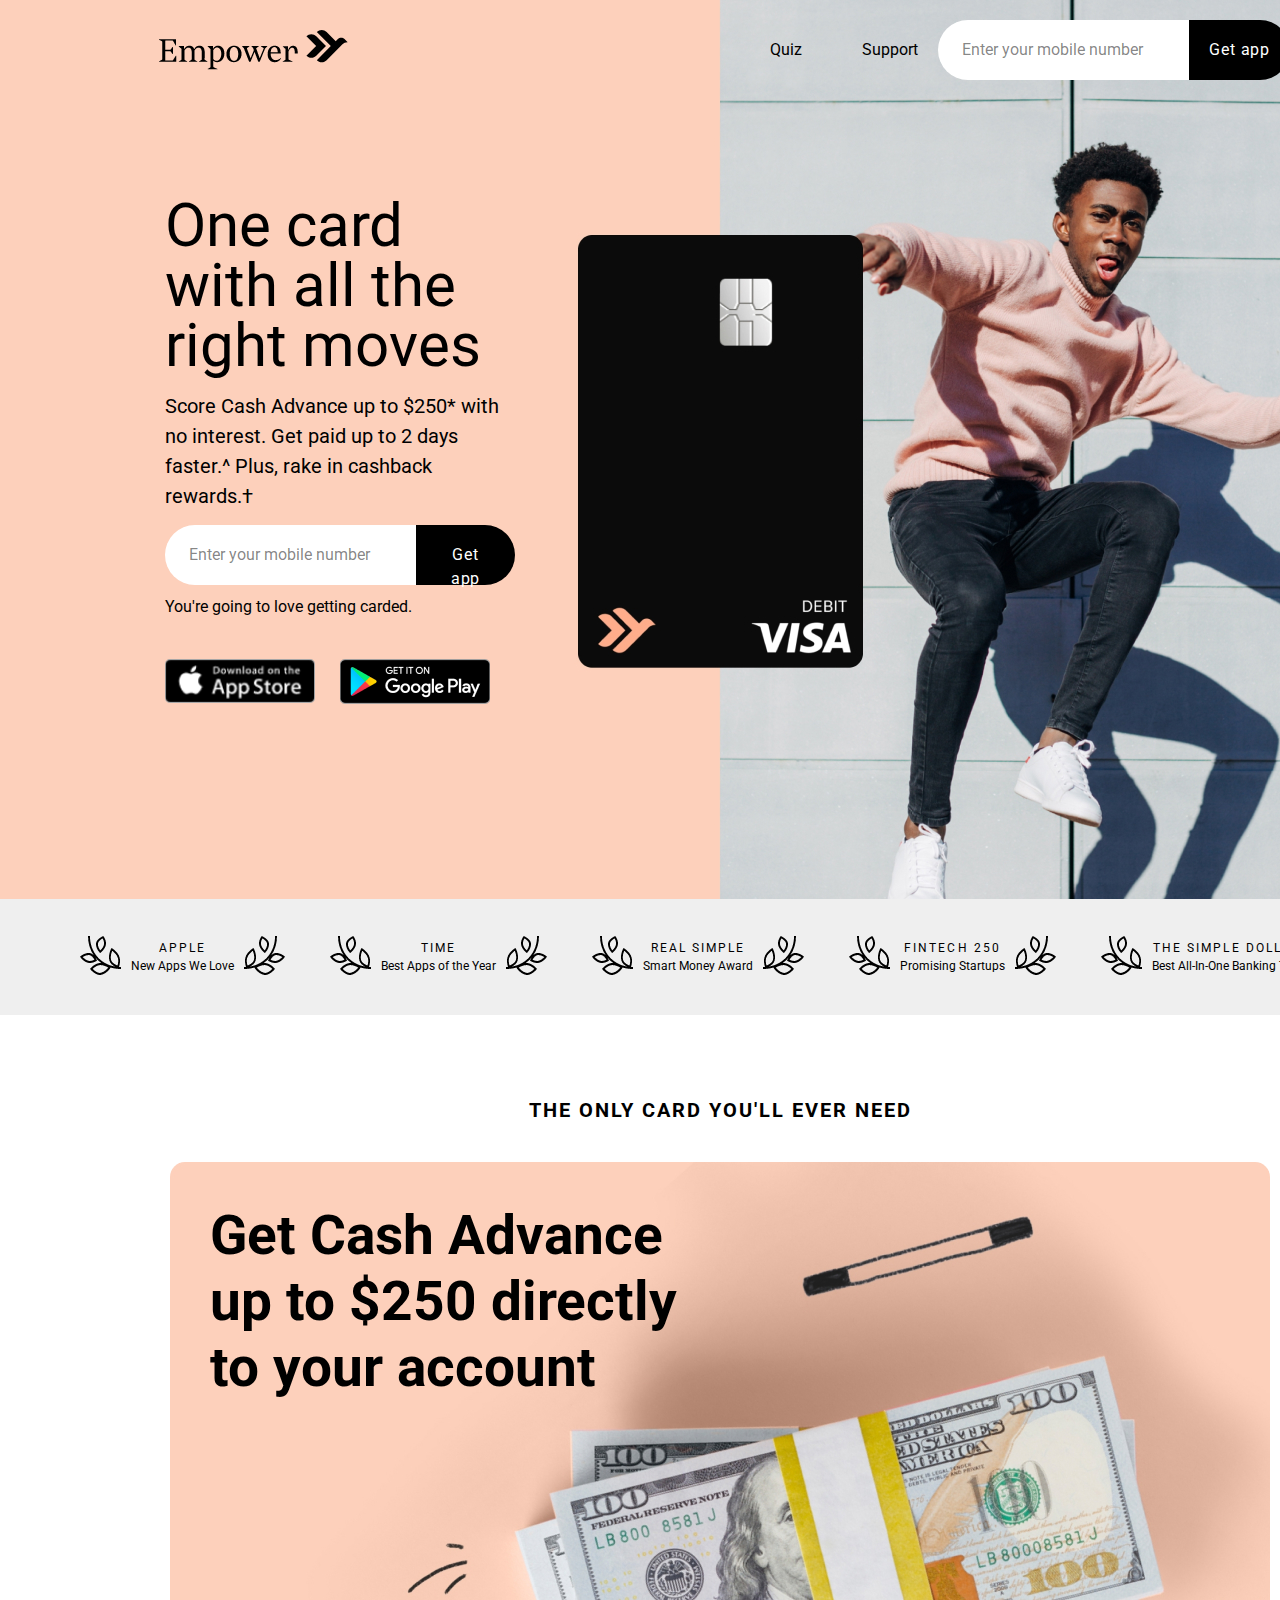
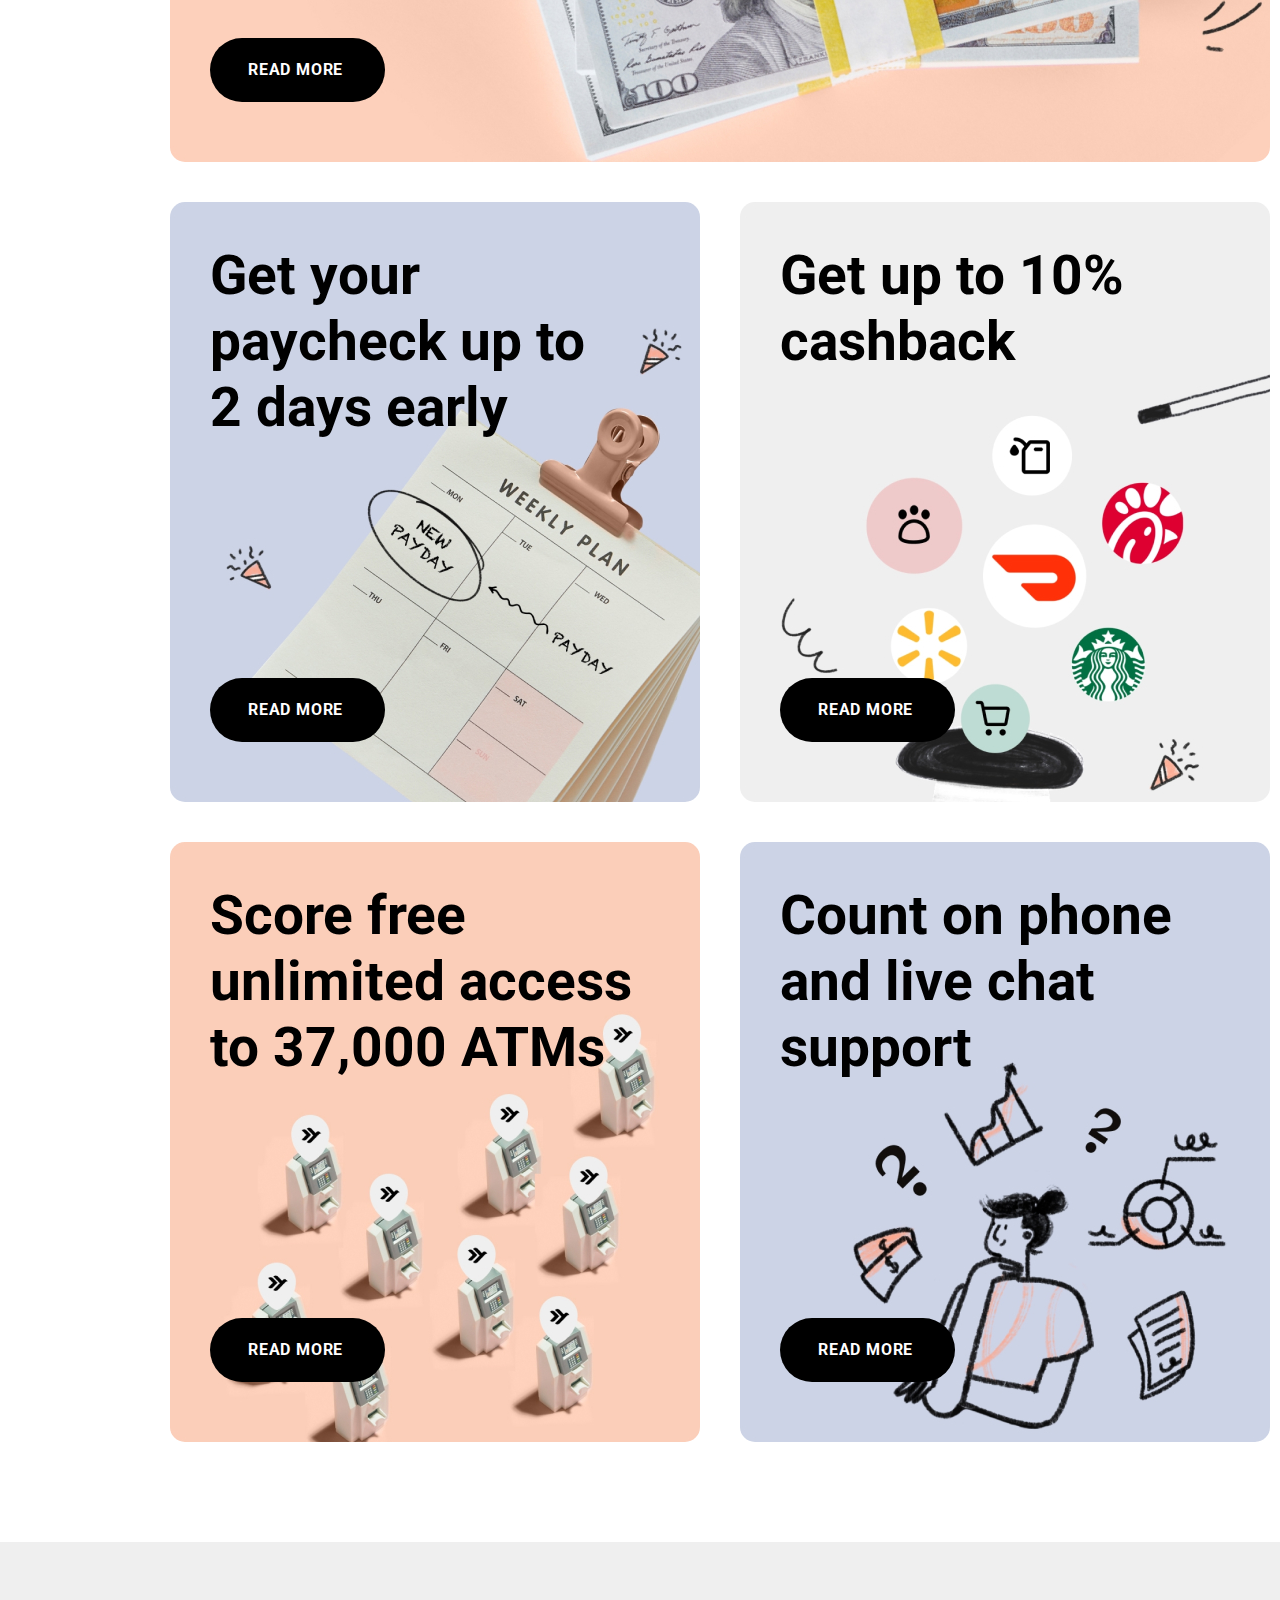
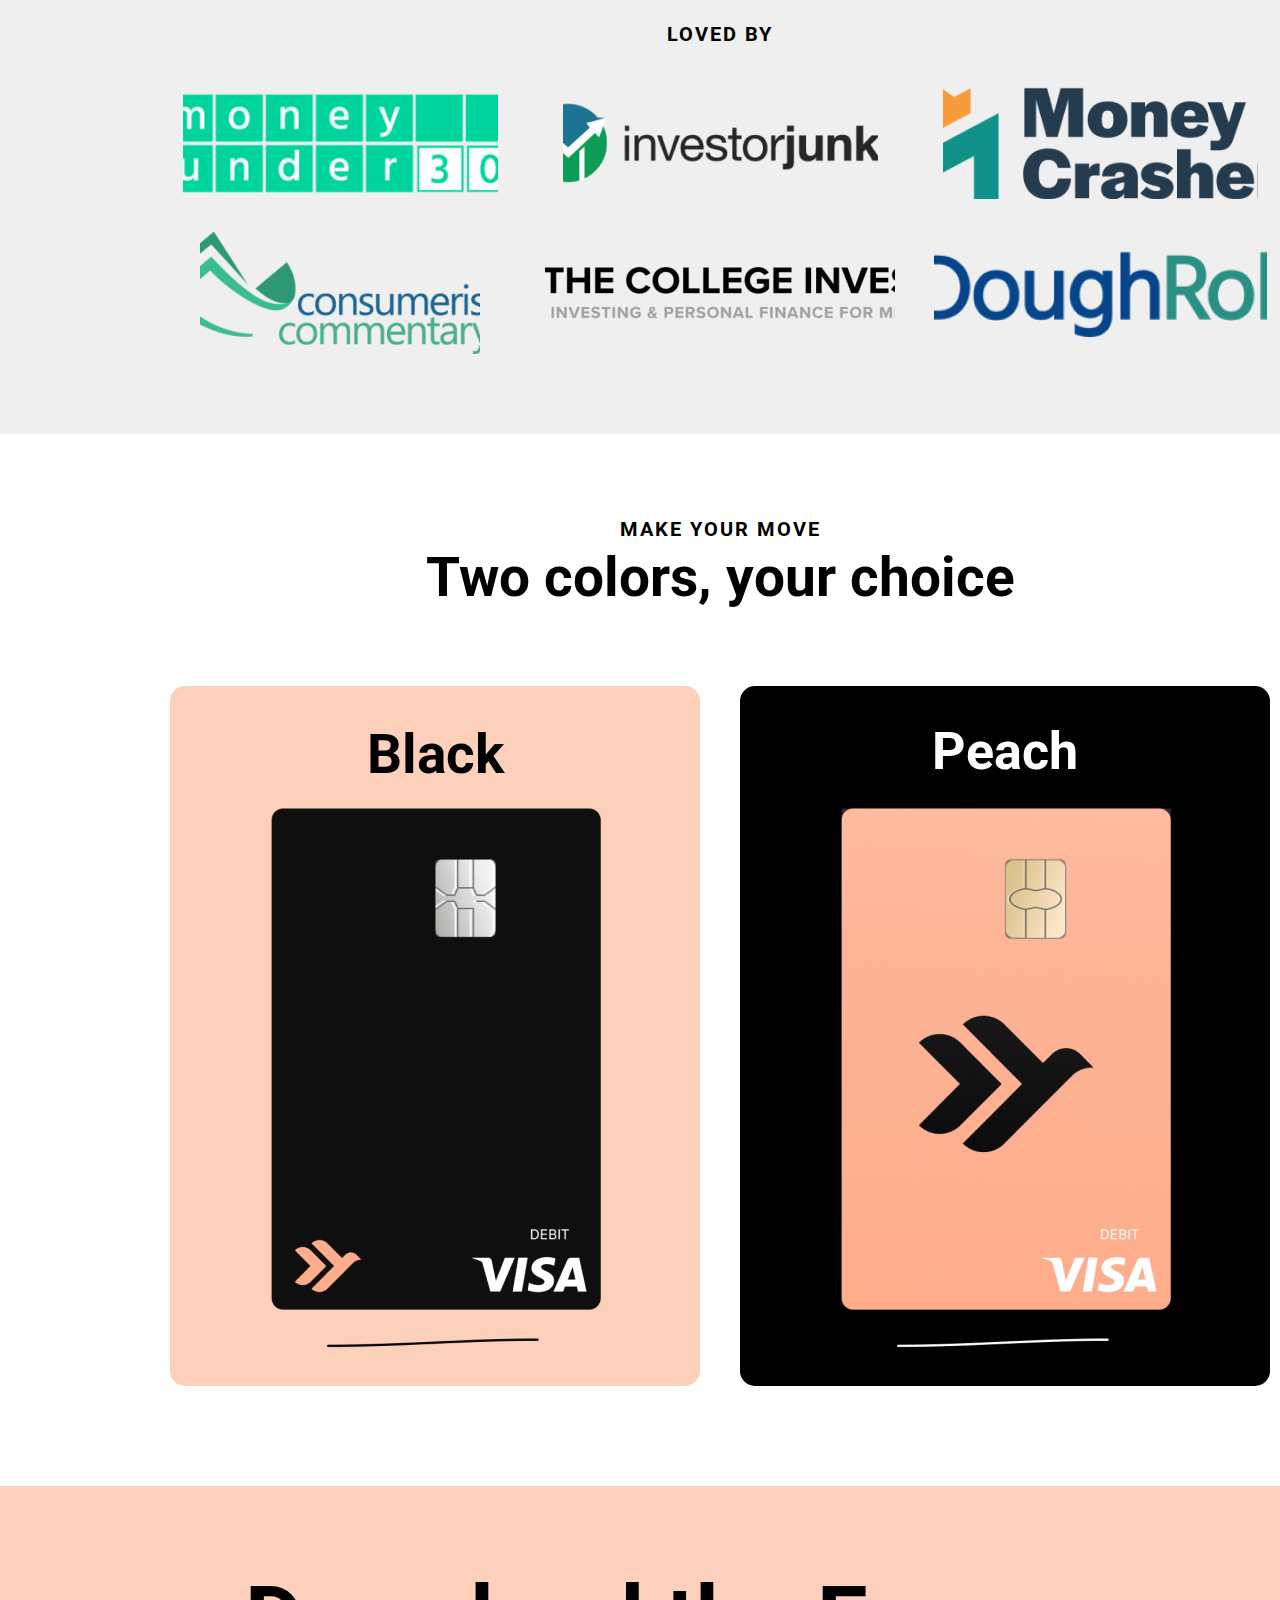
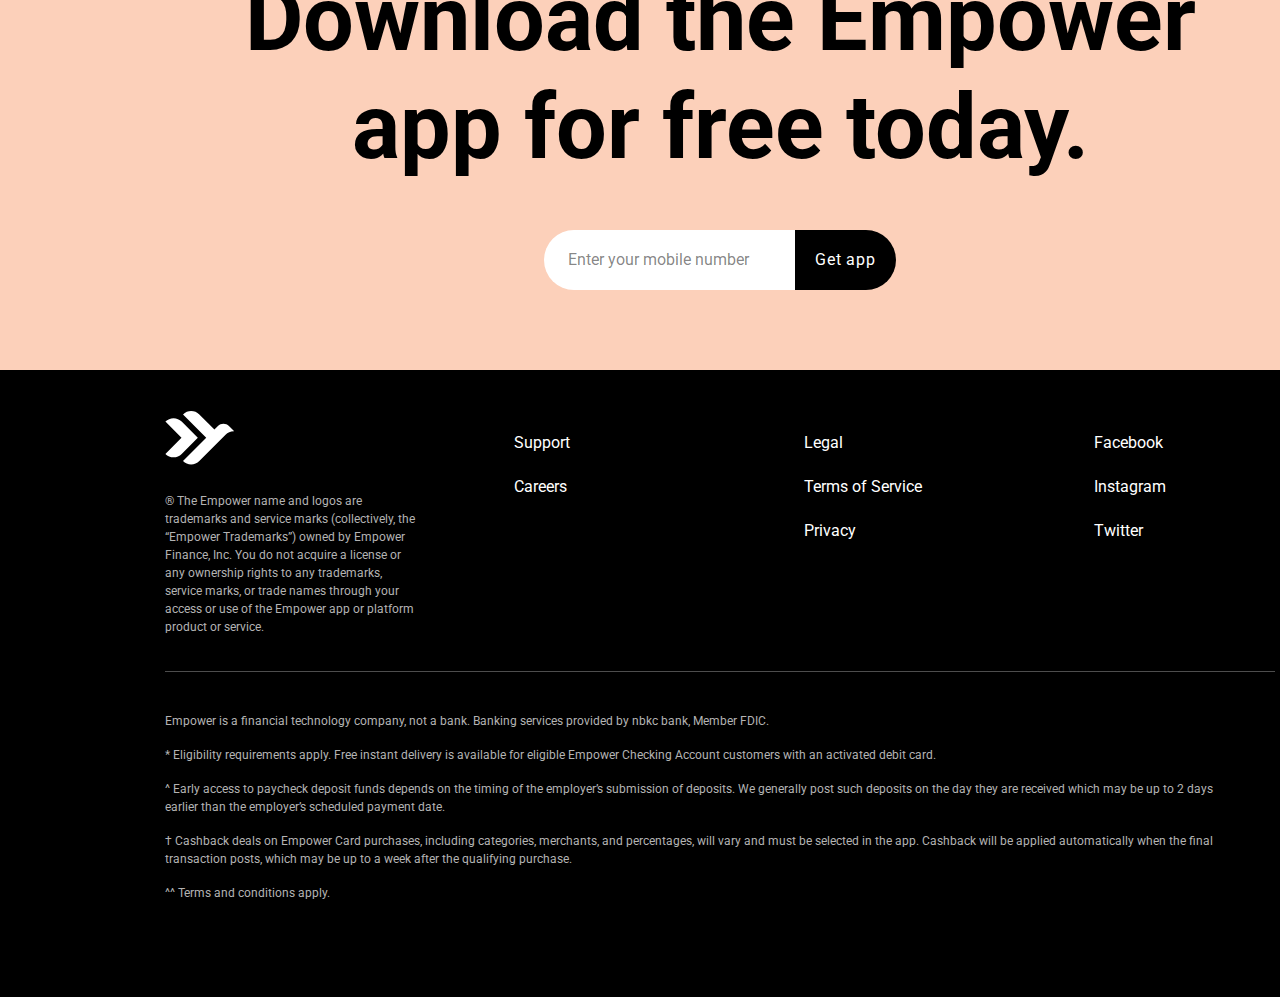
==== banking-lending/index.html @ 1926f716 "banking-lending: завершила верстку" ====
<!DOCTYPE html>
<html lang="en">
<head>
  <meta charset="UTF-8">
  <meta name="viewport" content="width=1440">
  <meta http-equiv="X-UA-Compatible" content="ie=edge">
  <title>Banking-lending</title>
  <link href="https://fonts.googleapis.com/css?family=Roboto:400,700" rel="stylesheet">
  <link rel="stylesheet" href="styles/styles.css" />
</head>
<body>
  <div class="page">
    <header class="header page__header">
      <div class="logo header__logo">
        <a class="logo_link" href="#">
          <img class="logo__img" src="img/logo-1.png" alt="Logotype Empower.">
        </a>
      </div>
      <nav class="header-nav header__nav">
        <ul class="header-nav__list">
          <li class="header-nav__item">
            <a class="header-nav__link" href="#">Quiz</a>
          </li>
          <li class="header-nav__item">
            <a class="header-nav__link" href="#">Support</a>
          </li>
        </ul>
      </nav>
      <form class="get-app-form" action="post">
        <input class="get-app-form__input" type="tel" name="tel" placeholder="Enter your mobile number">
        <button class="get-app-form__btn">Get app</button>
      </form>
    </header>
    <main class="content">
      <section class="lead content__lead">
        <h1 class="lead__title">One card with all the right moves</h1>
        <p class="lead__info">
          Score Cash Advance up to $250* with no interest. Get paid up to 2 days faster.^ Plus, rake in cashback rewards.†
        </p>
        <form class="lead__get-app-form get-app-form" action="post">
          <input class="get-app-form__input" type="tel" name="tel" placeholder="Enter your mobile number">
          <button class="get-app-form__btn">Get app</button>
        </form>
        <p class="lead__text">
          You're going to love getting carded.
        </p>
        <ul class="lead__stores">
          <li class="store">
            <a class="store__link" href="#">
              <img class="store__img" src="img/app-store.png" alt="Download on the App Store.">
            </a>
          </li>
          <li class="store">
            <a class="store__link" href="#">
              <img class="store__img" src="img/google-play.png" alt="Get it on Google Play.">
            </a>
          </li>
        </ul>
      </section>
      <section class="awards content__awards">
        <ul class="awards__list">
          <li class="awards__item">
            <span class="company-name">Apple</span>
            New Apps We Love
          </li>
          <li class="awards__item">
            <span class="company-name">Time</span>
            Best Apps of the Year
          </li>
          <li class="awards__item">
            <span class="company-name">Real Simple</span>
            Smart Money Award
          </li>
          <li class="awards__item">
            <span class="company-name">Fintech 250</span>
            Promising Startups
          </li>
          <li class="awards__item">
            <span class="company-name">The Simple Dollar</span>
            Best All-In-One Banking Tool
          </li>
        </ul>
      </section>
      <section class="benefits content__benefits">
        <h2 class="benefits__title">
          The only card you'll ever need
        </h2>
        <div class="benefits__container">
          <div class="benefits-card benefits-card_size_lg benefits-card_theme_cash">
            <h3 class="benefits-card__title">
              Get Cash Advance up to $250 directly to your account
            </h3>
            <a class="benefits-card__link link-read-more" href="#">Read more</a>
          </div>
          <div class="benefits-card benefits-card_theme_paycheck">
            <h3 class="benefits-card__title">
              Get your paycheck up to 2&nbsp;days early
            </h3>
            <a class="benefits-card__link link-read-more" href="#">Read more</a>
          </div>
          <div class="benefits-card benefits-card_theme_cashback">
            <h3 class="benefits-card__title">
              Get up to 10% cashback
            </h3>
            <a class="benefits-card__link link-read-more" href="#">Read more</a>
          </div>
          <div class="benefits-card benefits-card_theme_atms">
            <h3 class="benefits-card__title">
              Score free unlimited access to 37,000 ATMs
            </h3>
            <a class="benefits-card__link link-read-more" href="#">Read more</a>
          </div>
          <div class="benefits-card benefits-card_theme_support">
            <h3 class="benefits-card__title">
              Count on phone and live chat support
            </h3>
            <a class="benefits-card__link link-read-more" href="#">Read more</a>
          </div>
        </div>
      </section>
      <section class="partners content__partners">
        <h2 class="partners__title">Loved by</h2>
        <ul class="partners__list">
          <li class="partners__item">
            <img class="partners__company" src="img/company-1.png" alt="Money under 30">
          </li>
          <li class="partners__item">
            <img class="partners__company" src="img/company-2.png" alt="Investorjunk">
          </li>
          <li class="partners__item">
            <img class="partners__company" src="img/company-3.png" alt="Money Crashe">
          </li>
          <li class="partners__item">
            <img class="partners__company" src="img/company-4.png" alt="Consumeris commentary">
          </li>
          <li class="partners__item">
            <img class="partners__company" src="img/company-5.png" alt="The college investers">
          </li>
          <li class="partners__item">
            <img class="partners__company" src="img/company-6.png" alt="DoughRol">
          </li>
        </ul>
      </section>
      <section class="card-color content__card-color">
        <p class="card-color__text">Make your move</p>
        <h2 class="card-color__title">Two colors, your choice</h2>
        <ul class="card-color__list">
          <li class="card-color__item card-color__item_theme_black">
            <p class="card-color__color-name">Black</p>
          </li>
          <li class="card-color__item card-color__item_theme_peach">
            <p class="card-color__color-name">Peach</p>
          </li>
        </ul>
      </section>
      <section class="download">
        <h2 class="download__title">
          Download the Empower app for free today.
        </h2>
        <form class="get-app-form" action="post">
          <input class="get-app-form__input" type="tel" name="tel" placeholder="Enter your mobile number">
          <button class="get-app-form__btn">Get app</button>
        </form>  
      </section>
    </main>
    <footer class="footer">
      <div class="footer__container">
        <div class="footer__column">
          <img class="footer__logo" src="img/logo-2.svg" alt="Logotype Empower.">
          <p class="trademark">
            ® The Empower name and logos are trademarks and service marks (collectively, the “Empower Trademarks”) owned by Empower Finance, Inc. You do not acquire a license or any ownership rights to any trademarks, service marks, or trade names through your access or use of the Empower app or platform product or service.
          </p>
        </div>
        <nav class="footer-nav">
          <ul class="footer-nav__list">
            <li class="footer-nav__item">
              <a class="footer-nav__link" href="#">Support</a>
            </li>
            <li class="footer-nav__item">
              <a class="footer-nav__link" href="#">Careers</a>
            </li>
          </ul>
          <ul class="footer-nav__list">
            <li class="footer-nav__item">
              <a class="footer-nav__link" href="#">Legal</a>
            </li>
            <li class="footer-nav__item">
              <a class="footer-nav__link" href="#">Terms of Service</a>
            </li>
            <li class="footer-nav__item">
              <a class="footer-nav__link" href="#">Privacy</a>
            </li>
          </ul>
          <ul class="footer-nav__list">
            <li class="footer-nav__item">
              <a class="footer-nav__link" href="#">Facebook</a>
            </li>
            <li class="footer-nav__item">
              <a class="footer-nav__link" href="#">Instagram</a>
            </li>
            <li class="footer-nav__item">
              <a class="footer-nav__link" href="#">Twitter</a>
            </li>
          </ul>
        </nav>
      </div>
      <div class="footnotes footer__footnotes">
        <p class="footnotes__remark">
          Empower is a financial technology company, not a bank. Banking services provided by nbkc bank, Member FDIC.
        </p>
        <p class="footnotes__remark">
          * Eligibility requirements apply. Free instant delivery is available for eligible Empower Checking Account customers with an activated debit card.
        </p>
        <p class="footnotes__remark">
          ^ Early access to paycheck deposit funds depends on the timing of the employer’s submission of deposits. We generally post such deposits on the day they are received which may be up to 2 days earlier than the employer’s scheduled payment date.
        </p>
        <p class="footnotes__remark">
          † Cashback deals on Empower Card purchases, including categories, merchants, and percentages, will vary and must be selected in the app. Cashback will be applied automatically when the final transaction posts, which may be up to a week after the qualifying purchase.
        </p>
        <p class="footnotes__remark">
          ^^ Terms and conditions apply.
        </p>
      </div>
    </footer>
  </div>
</body>
</html>
---- banking-lending/styles/styles.css ----
@import url(reset.css);
@import url(base.css);
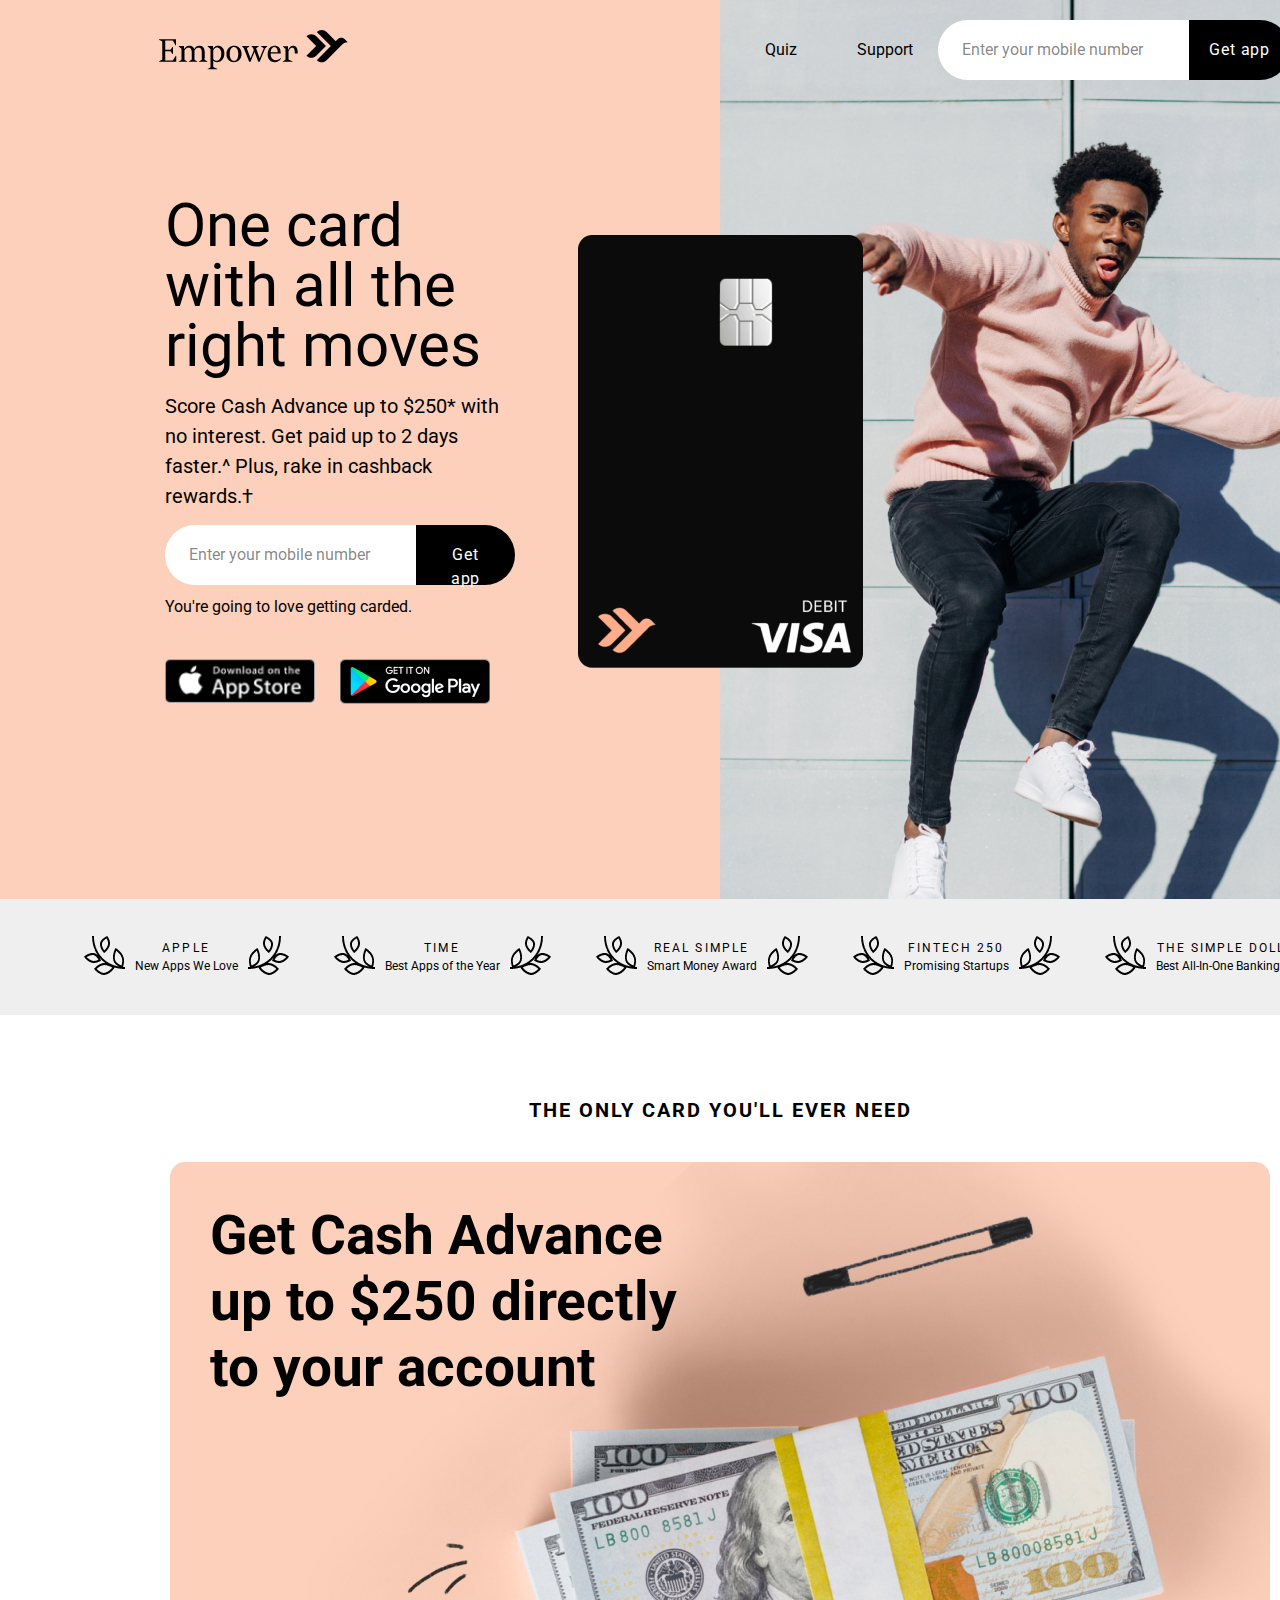
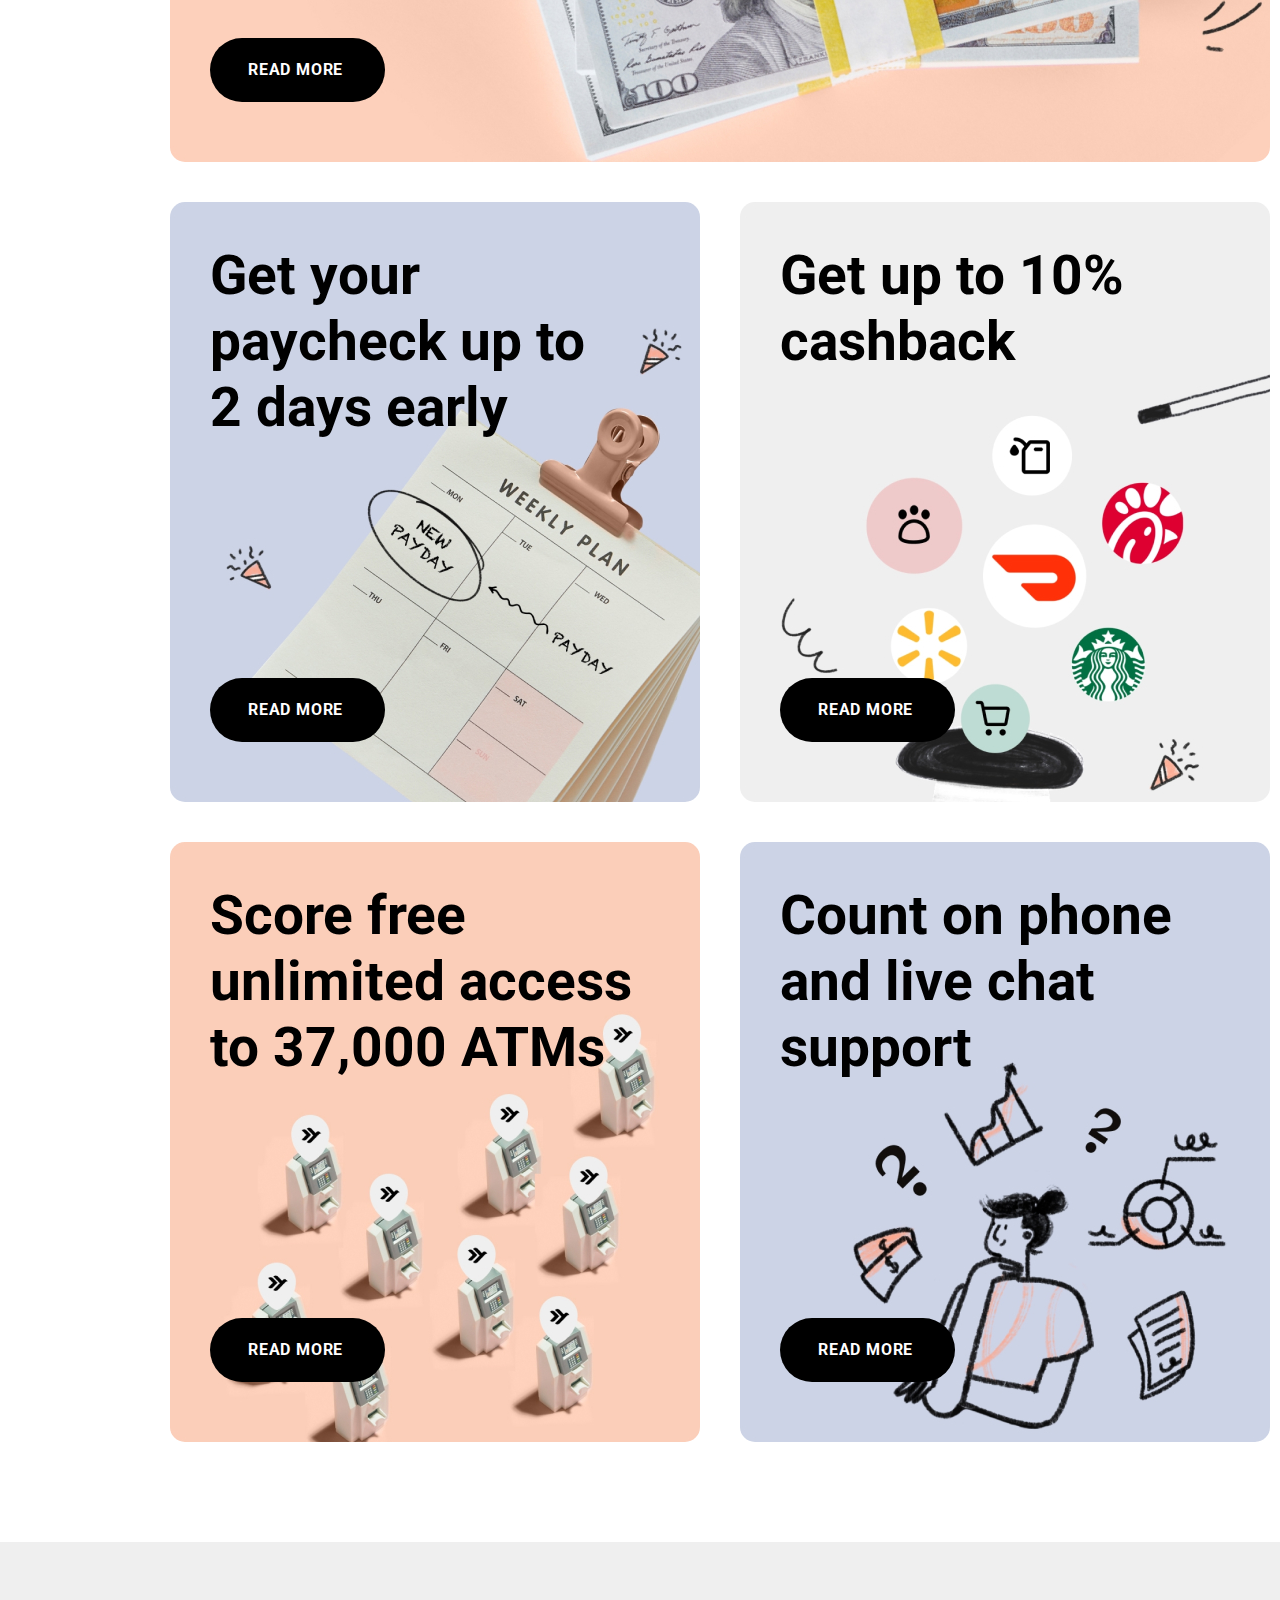
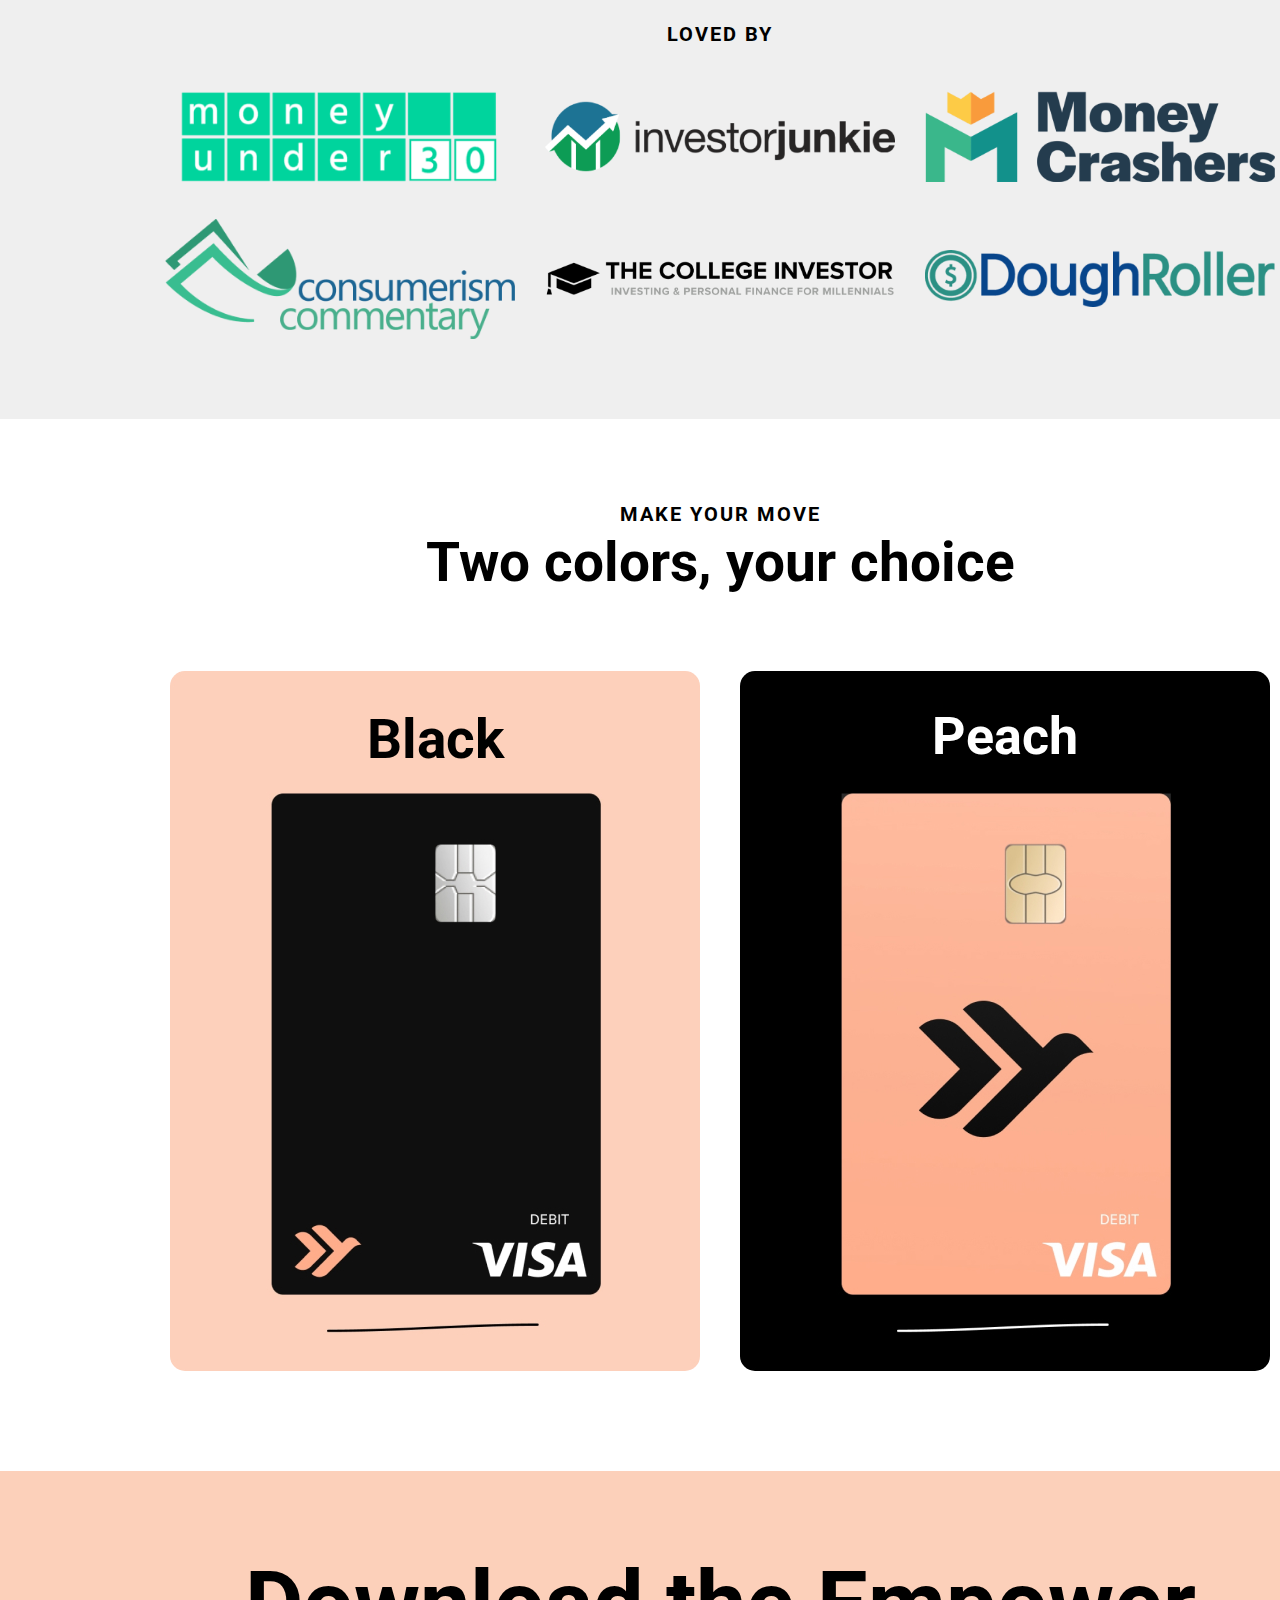
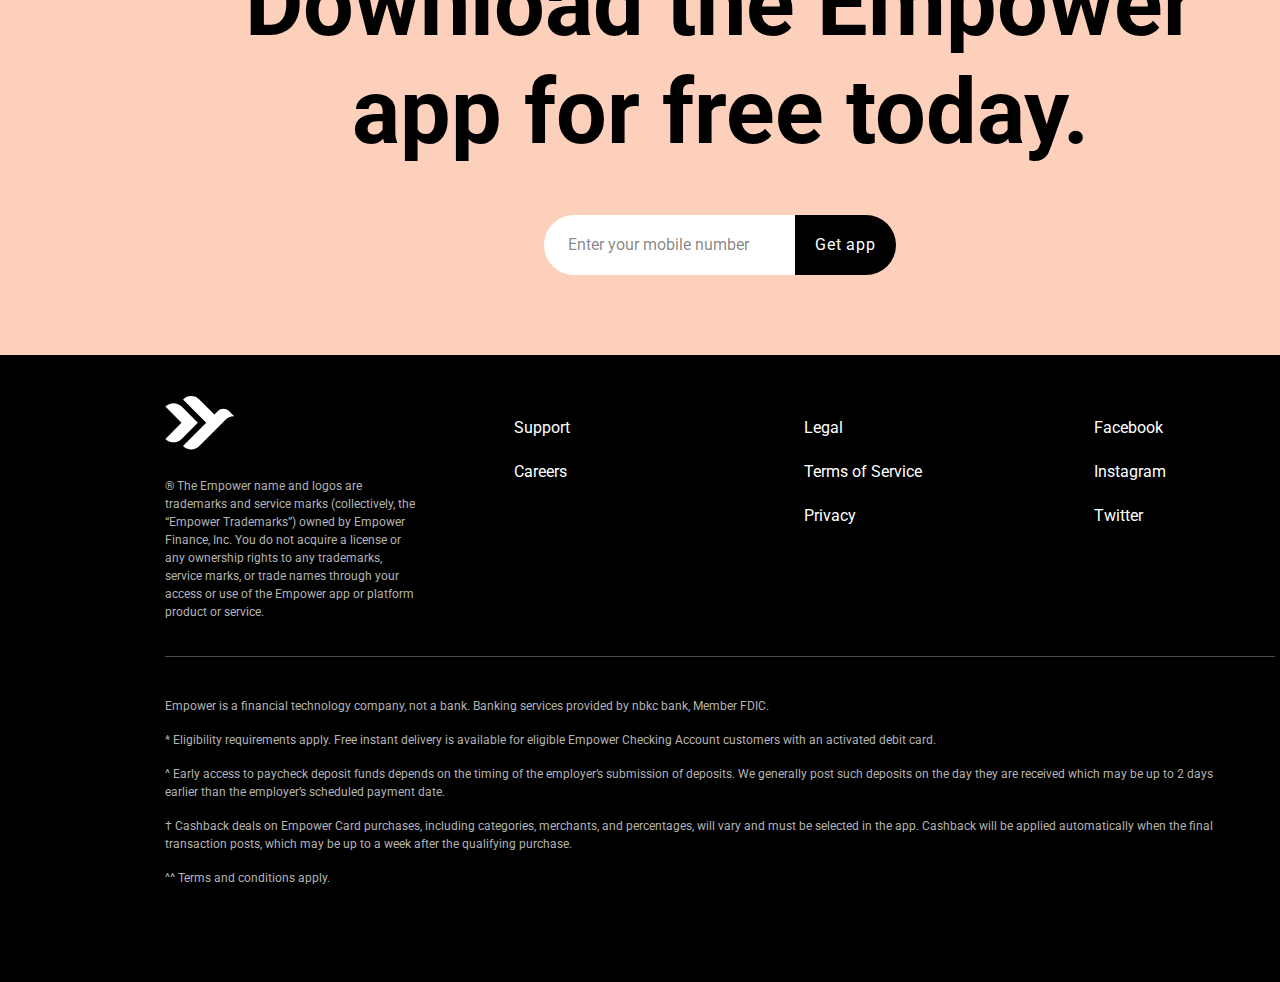
==== commit 06e4b8c3: "banking-lending: исправления" ====
--- a/banking-lending/index.html
+++ b/banking-lending/index.html
@@ -10,10 +10,10 @@
 </head>
 <body>
   <div class="page">
-    <header class="header page__header">
+    <header class="header page__header content-width">
       <div class="logo header__logo">
         <a class="logo_link" href="#">
-          <img class="logo__img" src="img/logo-1.png" alt="Logotype Empower.">
+          <img class="logo__img" src="img/logo.png" alt="Logotype Empower.">
         </a>
       </div>
       <nav class="header-nav header__nav">
@@ -26,7 +26,7 @@
           </li>
         </ul>
       </nav>
-      <form class="get-app-form" action="post">
+      <form class="get-app-form" action="#" method="post">
         <input class="get-app-form__input" type="tel" name="tel" placeholder="Enter your mobile number">
         <button class="get-app-form__btn">Get app</button>
       </form>
@@ -37,7 +37,7 @@
         <p class="lead__info">
           Score Cash Advance up to $250* with no interest. Get paid up to 2 days faster.^ Plus, rake in cashback rewards.†
         </p>
-        <form class="lead__get-app-form get-app-form" action="post">
+        <form class="lead__get-app-form get-app-form" action="#" method="post">
           <input class="get-app-form__input" type="tel" name="tel" placeholder="Enter your mobile number">
           <button class="get-app-form__btn">Get app</button>
         </form>
@@ -58,30 +58,32 @@
         </ul>
       </section>
       <section class="awards content__awards">
-        <ul class="awards__list">
-          <li class="awards__item">
-            <span class="company-name">Apple</span>
-            New Apps We Love
-          </li>
-          <li class="awards__item">
-            <span class="company-name">Time</span>
-            Best Apps of the Year
-          </li>
-          <li class="awards__item">
-            <span class="company-name">Real Simple</span>
-            Smart Money Award
-          </li>
-          <li class="awards__item">
-            <span class="company-name">Fintech 250</span>
-            Promising Startups
-          </li>
-          <li class="awards__item">
-            <span class="company-name">The Simple Dollar</span>
-            Best All-In-One Banking Tool
-          </li>
-        </ul>
-      </section>
-      <section class="benefits content__benefits">
+        <div class="awards__wrapper">
+          <ul class="awards__list">
+            <li class="awards__item">
+              <span class="company-name">Apple</span>
+              New Apps We Love
+            </li>
+            <li class="awards__item">
+              <span class="company-name">Time</span>
+              Best Apps of the Year
+            </li>
+            <li class="awards__item">
+              <span class="company-name">Real Simple</span>
+              Smart Money Award
+            </li>
+            <li class="awards__item">
+              <span class="company-name">Fintech 250</span>
+              Promising Startups
+            </li>
+            <li class="awards__item">
+              <span class="company-name">The Simple Dollar</span>
+              Best All-In-One Banking Tool
+            </li>
+          </ul>
+        </div>
+      </section>
+      <section class="benefits content__benefits content-width">
         <h2 class="benefits__title">
           The only card you'll ever need
         </h2>
@@ -122,26 +124,26 @@
         <h2 class="partners__title">Loved by</h2>
         <ul class="partners__list">
           <li class="partners__item">
-            <img class="partners__company" src="img/company-1.png" alt="Money under 30">
-          </li>
-          <li class="partners__item">
-            <img class="partners__company" src="img/company-2.png" alt="Investorjunk">
-          </li>
-          <li class="partners__item">
-            <img class="partners__company" src="img/company-3.png" alt="Money Crashe">
-          </li>
-          <li class="partners__item">
-            <img class="partners__company" src="img/company-4.png" alt="Consumeris commentary">
-          </li>
-          <li class="partners__item">
-            <img class="partners__company" src="img/company-5.png" alt="The college investers">
-          </li>
-          <li class="partners__item">
-            <img class="partners__company" src="img/company-6.png" alt="DoughRol">
-          </li>
-        </ul>
-      </section>
-      <section class="card-color content__card-color">
+            <img class="partners__company" src="img/company-m-under.png" alt="Money under 30">
+          </li>
+          <li class="partners__item">
+            <img class="partners__company" src="img/company-invest.png" alt="Investorjunk">
+          </li>
+          <li class="partners__item">
+            <img class="partners__company" src="img/company-m-crashe.png" alt="Money Crashe">
+          </li>
+          <li class="partners__item">
+            <img class="partners__company" src="img/company-consum.png" alt="Consumeris commentary">
+          </li>
+          <li class="partners__item">
+            <img class="partners__company" src="img/company-college.png" alt="The college investers">
+          </li>
+          <li class="partners__item">
+            <img class="partners__company" src="img/company-dough.png" alt="DoughRol">
+          </li>
+        </ul>
+      </section>
+      <section class="card-color content__card-color content-width">
         <p class="card-color__text">Make your move</p>
         <h2 class="card-color__title">Two colors, your choice</h2>
         <ul class="card-color__list">
@@ -157,7 +159,7 @@
         <h2 class="download__title">
           Download the Empower app for free today.
         </h2>
-        <form class="get-app-form" action="post">
+        <form class="get-app-form" action="#" method="post">
           <input class="get-app-form__input" type="tel" name="tel" placeholder="Enter your mobile number">
           <button class="get-app-form__btn">Get app</button>
         </form>  
@@ -166,7 +168,7 @@
     <footer class="footer">
       <div class="footer__container">
         <div class="footer__column">
-          <img class="footer__logo" src="img/logo-2.svg" alt="Logotype Empower.">
+          <img class="footer__logo" src="img/logo-icon.svg" alt="Logotype Empower.">
           <p class="trademark">
             ® The Empower name and logos are trademarks and service marks (collectively, the “Empower Trademarks”) owned by Empower Finance, Inc. You do not acquire a license or any ownership rights to any trademarks, service marks, or trade names through your access or use of the Empower app or platform product or service.
           </p>
